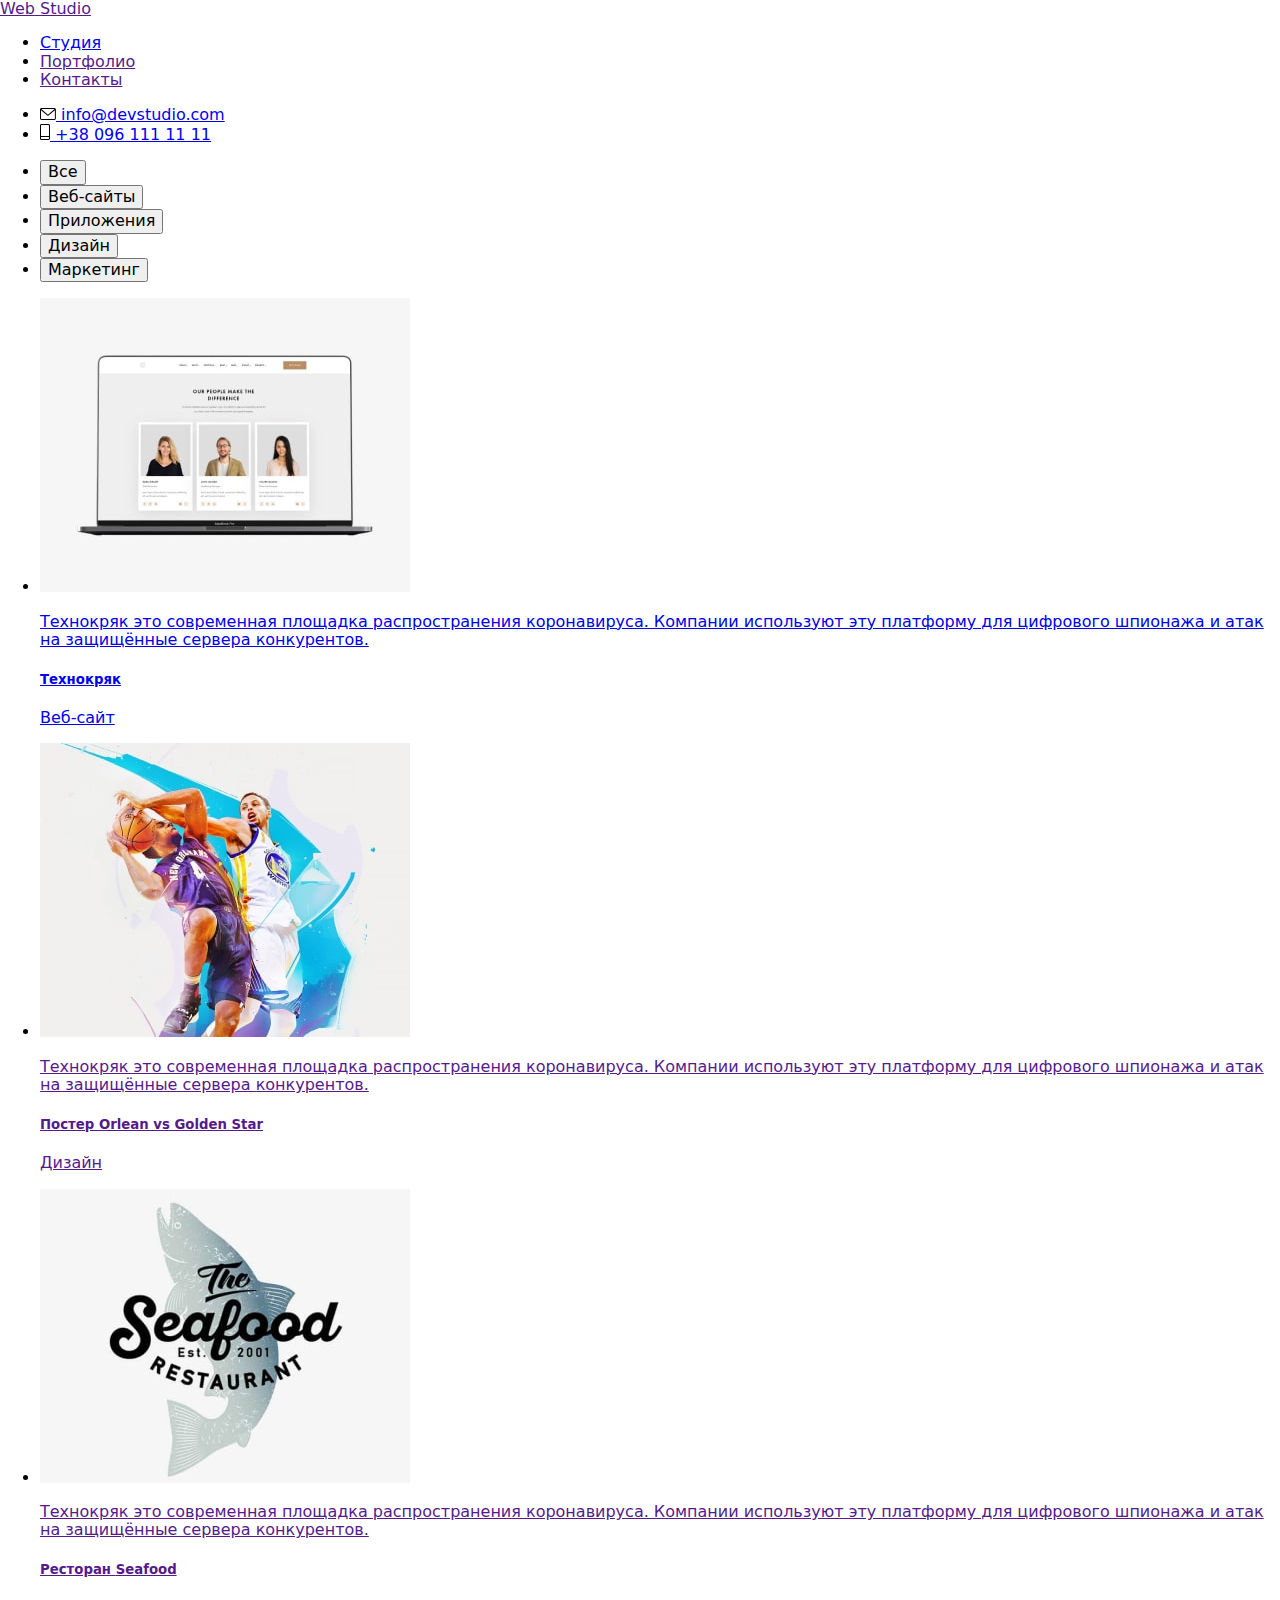
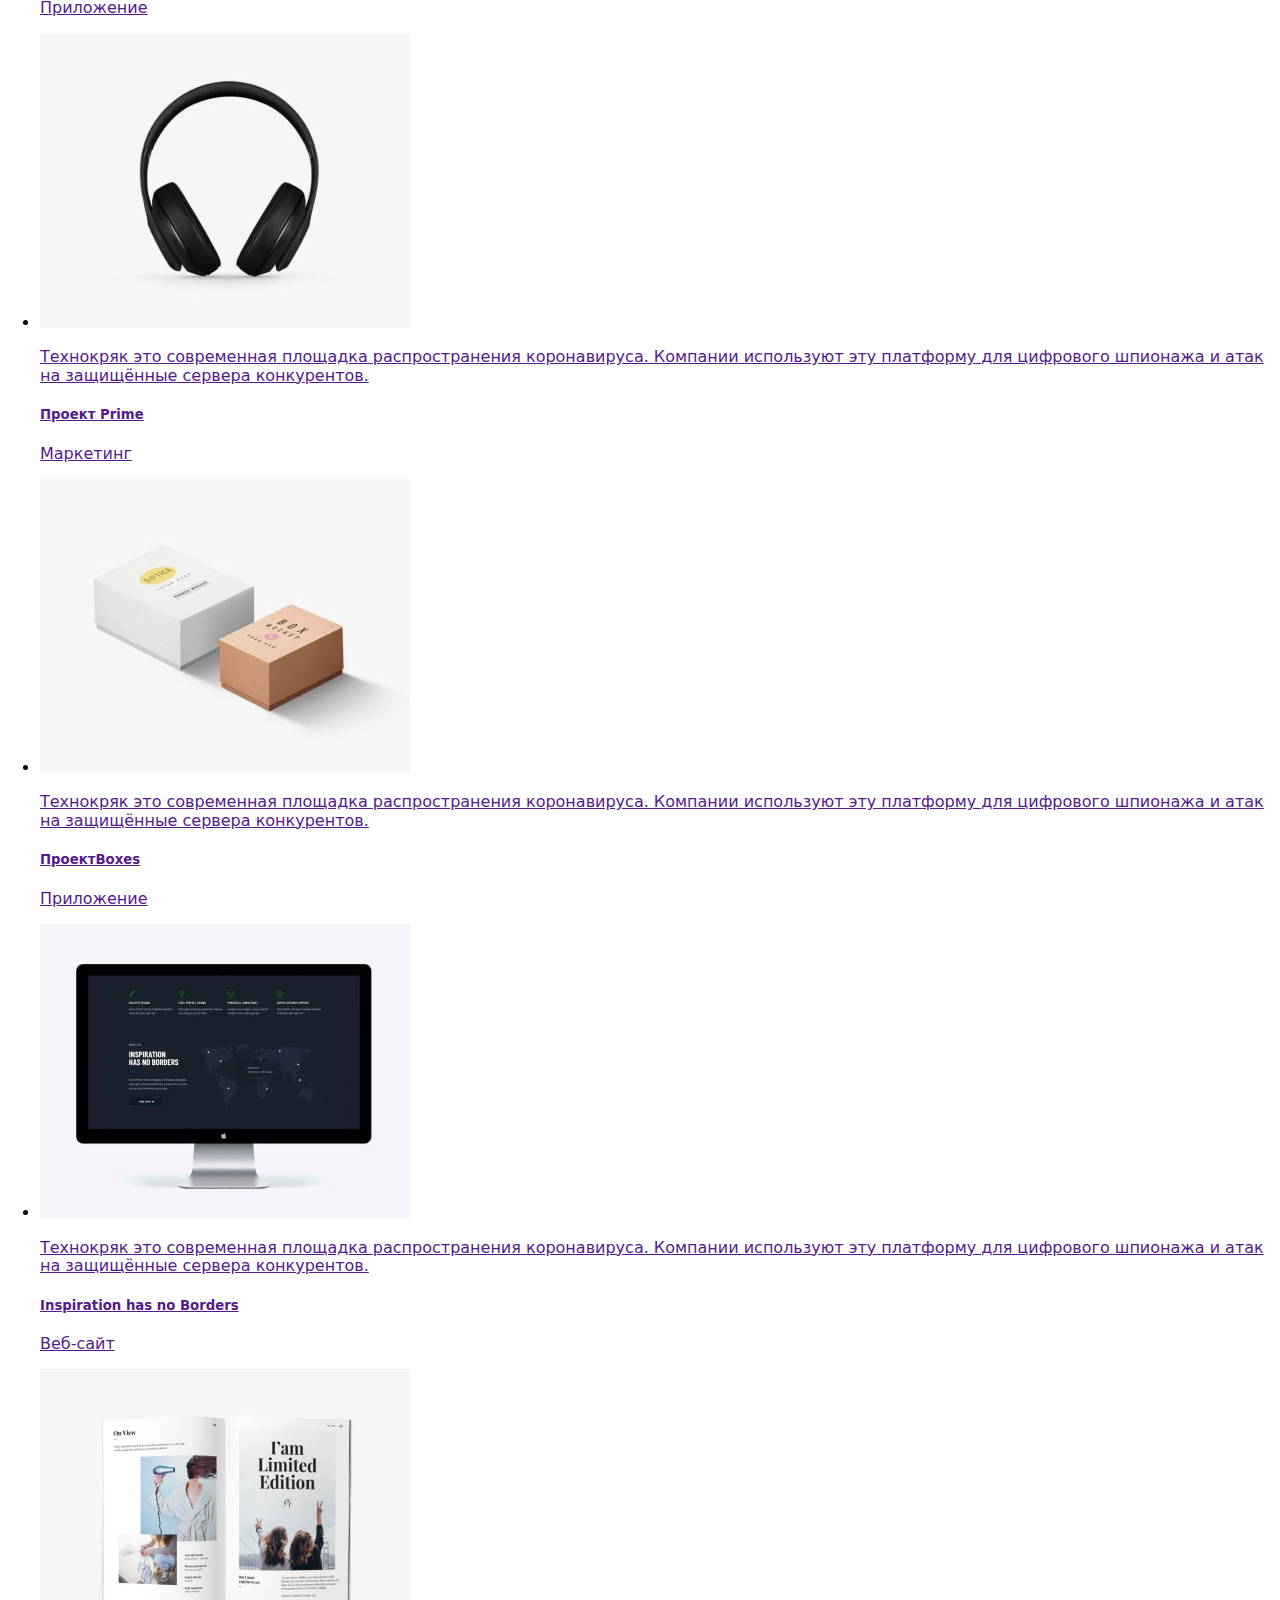
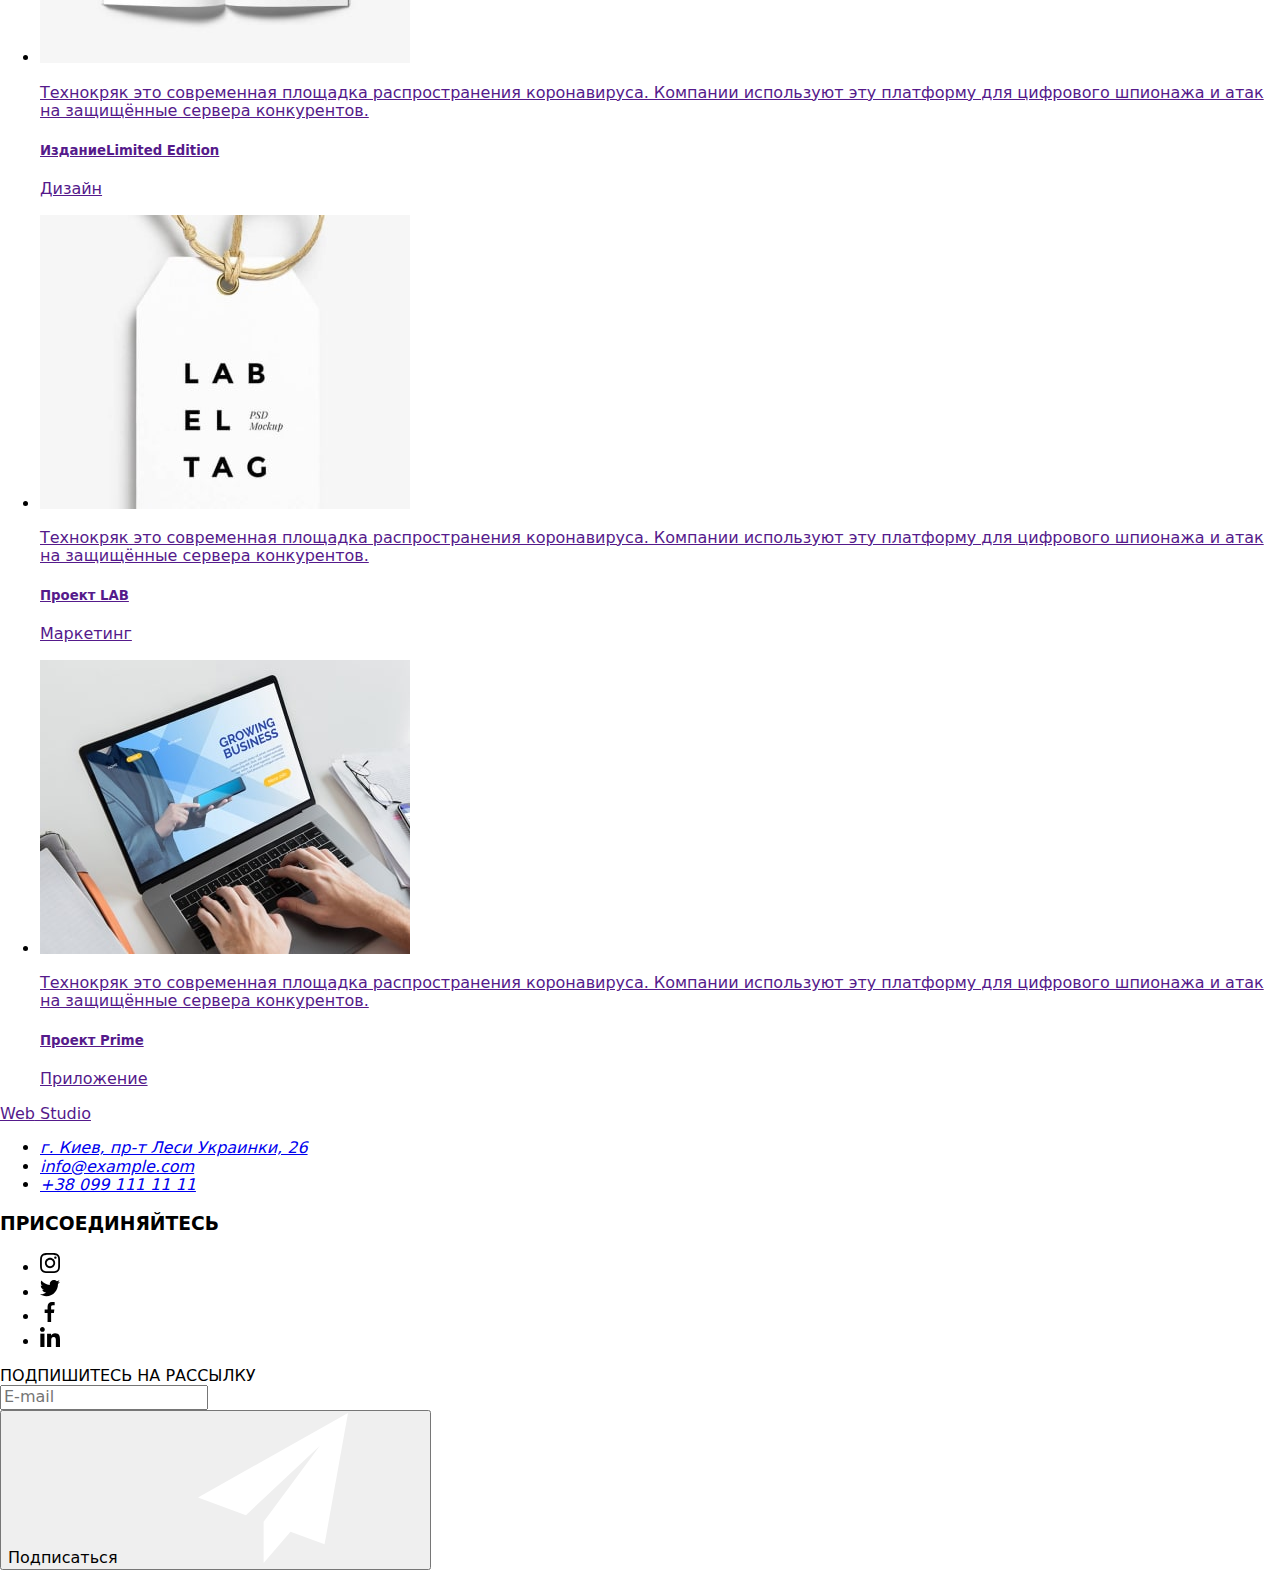
==== portfolio.html @ a16fc3e8 "Divides_into_scss_files" ====
<!DOCTYPE html>
<html lang="ru">
  <head>
    <meta charset="UTF-8" />
    <meta http-equiv="X-UA-Compatible" content="IE=edge" />
    <meta name="viewport" content="width=device-width, initial-scale=1.0" />
    <title>"Портфолио"</title>
    <link
      rel="stylesheet"
      href="https://cdnjs.cloudflare.com/ajax/libs/modern-normalize/1.1.0/modern-normalize.css"
    />
    <link rel="preconnect" href="https://fonts.googleapis.com" />
    <link rel="preconnect" href="https://fonts.gstatic.com" crossorigin />
    <link
      href="https://fonts.googleapis.com/css2?family=Raleway:wght@700&family=Roboto:wght@400;500;700;900&display=swap"
      rel="stylesheet"
    />

    <link rel="stylesheet" href="./CSS/main.min.css" />
  </head>

  <body class="body">
    <header class="header">
      <div class="container header-container">
        <div class="header__first-part">
          <a href="" class="header__logo">
            <span class="header__web-first-part">Web</span>
            <span class="header__web-second-part">Studio</span>
          </a>
          <nav class="header-navigation">
            <ul class="site-nav header-list">
              <li class="site-nav-item-list">
                <a class="site-nav-item" href="./index.html">Студия</a>
              </li>
              <li class="site-nav-item-list">
                <a class="site-nav-item current" href="">Портфолио</a>
              </li>
              <li class="site-nav-item-list">
                <a class="site-nav-item" href="">Контакты</a>
              </li>
            </ul>
          </nav>
        </div>
        <div class="header-contacts">
          <ul class="contacts">
            <li class="item">
              <a href="mailto:info@devstudio.com" class="contact_link">
                <svg class="item_picture" width="16" height="12">
                  <use
                    href="./images/icons.svg#icon-envelope"
                    width="16"
                    height="12"
                  ></use>
                </svg>
                info@devstudio.com</a
              >
            </li>
            <li class="item">
              <a href="tel:+380961111111" class="contact_link">
                <svg class="item_picture" width="10" height="16">
                  <use href="./images/icons.svg#icon-smartphone"></use>
                </svg>
                +38 096 111 11 11
              </a>
            </li>
          </ul>
        </div>
      </div>
    </header>

    <main>
      <section class="main-section section">
        <div class="main-section-container container">
          <div class="portfolio_filter_part">
            <h1 hidden>Фильтр</h1>
            <ul class="portfolio-filter">
              <li class="portfolio-buttons">
                <button type="button" class="portfolio-filter-button">
                  Все
                </button>
              </li>
              <li class="portfolio-buttons">
                <button type="button" class="portfolio-filter-button">
                  Веб-сайты
                </button>
              </li>
              <li class="portfolio-buttons">
                <button type="button" class="portfolio-filter-button">
                  Приложения
                </button>
              </li>
              <li class="portfolio-buttons">
                <button type="button" class="portfolio-filter-button">
                  Дизайн
                </button>
              </li>
              <li class="portfolio-buttons">
                <button type="button" class="portfolio-filter-button">
                  Маркетинг
                </button>
              </li>
            </ul>
          </div>

          <div class="work-examples-part">
            <ul class="work-examples-list">
              <li class="work-examples">
                <a
                  class="work-examples-button"
                  href="./second.html"
                  target="_blank"
                  rel="noofener noreferer"
                >
                  <div class="work_examples_main_overlay">
                    <img
                      src="./images/woman_and_man.jpg"
                      width="370"
                      height="294"
                      alt="женщины_и_мужчина"
                    />
                    <p class="work_examples_overlay">
                      Технокряк это современная площадка распространения
                      коронавируса. Компании используют эту платформу для
                      цифрового шпионажа и атак на защищённые сервера
                      конкурентов.
                    </p>
                  </div>
                  <div class="work-example-description">
                    <h5 class="work-example-name">Технокряк</h5>
                    <p class="work-example-type">Веб-сайт</p>
                  </div>
                </a>
              </li>

              <li class="work-examples">
                <a
                  class="work-examples-button"
                  href=""
                  target="_blank"
                  rel="noofener noreferer"
                >
                  <div class="work_examples_main_overlay">
                    <img
                      src="./images/basketball.jpg"
                      width="370"
                      height="294"
                      alt="баскетбол"
                    />
                    <p class="work_examples_overlay">
                      Технокряк это современная площадка распространения
                      коронавируса. Компании используют эту платформу для
                      цифрового шпионажа и атак на защищённые сервера
                      конкурентов.
                    </p>
                  </div>
                  <div class="work-example-description">
                    <h5 class="work-example-name">
                      Постер <span lang="en">Orlean vs Golden Star</span>
                    </h5>
                    <p class="work-example-type">Дизайн</p>
                  </div>
                </a>
              </li>

              <li class="work-examples">
                <a
                  class="work-examples-button"
                  href=""
                  target="_blank"
                  rel="noofener noreferer"
                >
                  <div class="work_examples_main_overlay">
                    <img
                      src="./images/seafood.jpg"
                      width="370"
                      height="294"
                      alt="ресторан"
                    />
                    <p class="work_examples_overlay">
                      Технокряк это современная площадка распространения
                      коронавируса. Компании используют эту платформу для
                      цифрового шпионажа и атак на защищённые сервера
                      конкурентов.
                    </p>
                  </div>

                  <div class="work-example-description">
                    <h5 class="work-example-name">
                      Ресторан <span lang="en">Seafood</span>
                    </h5>
                    <p class="work-example-type">Приложение</p>
                  </div>
                </a>
              </li>

              <li class="work-examples">
                <a
                  class="work-examples-button"
                  href=""
                  target="_blank"
                  rel="noofener noreferer"
                >
                  <div class="work_examples_main_overlay">
                    <img
                      src="./images/headphones.jpg"
                      width="370"
                      height="294"
                      alt="наушники"
                    />
                    <p class="work_examples_overlay">
                      Технокряк это современная площадка распространения
                      коронавируса. Компании используют эту платформу для
                      цифрового шпионажа и атак на защищённые сервера
                      конкурентов.
                    </p>
                  </div>
                  <div class="work-example-description">
                    <h5 class="work-example-name">
                      Проект <span lang="en">Prime</span>
                    </h5>
                    <p class="work-example-type">Маркетинг</p>
                  </div>
                </a>
              </li>

              <li class="work-examples">
                <a
                  class="work-examples-button"
                  href=""
                  target="_blank"
                  rel="noofener noreferer"
                >
                  <div class="work_examples_main_overlay">
                    <img
                      src="./images/two_boxes.jpg"
                      width="370"
                      height="294"
                      alt="коробочки"
                    />
                    <p class="work_examples_overlay">
                      Технокряк это современная площадка распространения
                      коронавируса. Компании используют эту платформу для
                      цифрового шпионажа и атак на защищённые сервера
                      конкурентов.
                    </p>
                  </div>
                  <div class="work-example-description">
                    <h5 class="work-example-name">
                      Проект<span lang="en">Boxes</span>
                    </h5>
                    <p class="work-example-type">Приложение</p>
                  </div>
                </a>
              </li>

              <li class="work-examples">
                <a
                  class="work-examples-button"
                  href=""
                  target="_blank"
                  rel="noofener noreferer"
                >
                  <div class="work_examples_main_overlay">
                    <img
                      src="./images/monitor.jpg"
                      width="370"
                      height="294"
                      alt="монитор"
                    />
                    <p class="work_examples_overlay">
                      Технокряк это современная площадка распространения
                      коронавируса. Компании используют эту платформу для
                      цифрового шпионажа и атак на защищённые сервера
                      конкурентов.
                    </p>
                  </div>
                  <div class="work-example-description">
                    <h5 class="work-example-name">
                      <span lang="en">Inspiration has no Borders</span>
                    </h5>
                    <p class="work-example-type">Веб-сайт</p>
                  </div>
                </a>
              </li>

              <li class="work-examples">
                <a
                  class="work-examples-button"
                  href=""
                  target="_blank"
                  rel="noofener noreferer"
                >
                  <div class="work_examples_main_overlay">
                    <img
                      src="./images/open_book.jpg"
                      width="370"
                      height="294"
                      alt="книга"
                    />
                    <p class="work_examples_overlay">
                      Технокряк это современная площадка распространения
                      коронавируса. Компании используют эту платформу для
                      цифрового шпионажа и атак на защищённые сервера
                      конкурентов.
                    </p>
                  </div>
                  <div class="work-example-description">
                    <h5 class="work-example-name">
                      Издание<span lang="en">Limited Edition</span>
                    </h5>
                    <p class="work-example-type">Дизайн</p>
                  </div>
                </a>
              </li>

              <li class="work-examples">
                <a
                  class="work-examples-button"
                  href=""
                  target="_blank"
                  rel="noofener noreferer"
                >
                  <div class="work_examples_main_overlay">
                    <img
                      src="./images/label.jpg"
                      width="370"
                      height="294"
                      alt="лейбл"
                    />
                    <p class="work_examples_overlay">
                      Технокряк это современная площадка распространения
                      коронавируса. Компании используют эту платформу для
                      цифрового шпионажа и атак на защищённые сервера
                      конкурентов.
                    </p>
                  </div>
                  <div class="work-example-description">
                    <h5 class="work-example-name">
                      Проект <span lang="en">LAB</span>
                    </h5>
                    <p class="work-example-type">Маркетинг</p>
                  </div>
                </a>
              </li>
              <li class="work-examples">
                <a
                  class="work-examples-button"
                  href=""
                  target="_blank"
                  rel="noofener noreferer"
                >
                  <div class="work_examples_main_overlay">
                    <img
                      src="./images/laptop_portfolio.jpg"
                      width="370"
                      height="294"
                      alt="ноутбук"
                    />
                    <p class="work_examples_overlay">
                      Технокряк это современная площадка распространения
                      коронавируса. Компании используют эту платформу для
                      цифрового шпионажа и атак на защищённые сервера
                      конкурентов.
                    </p>
                  </div>
                  <div class="work-example-description">
                    <h5 class="work-example-name">
                      Проект <span lang="en">Prime</span>
                    </h5>
                    <p class="work-example-type">Приложение</p>
                  </div>
                </a>
              </li>
            </ul>
          </div>
        </div>
      </section>
    </main>
    <footer class="footer_section section">
      <div class="footer_section_parts container">
        <div class="footer_address_part">
          <a class="footer_logo" href="">
            <span class="logo_first_part">Web</span>
            <span class="logo_second_part">Studio</span>
          </a>
          <address class="address">
            <ul class="address_items">
              <li class="address_points">
                <a class="map" href="https://goo.gl/maps/ECSLyDQCpFmgrmf19"
                  >г. Киев, пр-т Леси Украинки, 26</a
                >
              </li>
              <li class="address_points">
                <a class="mail_address" href="mailto:info@example.com"
                  >info@example.com</a
                >
              </li>
              <li class="address_points">
                <a class="tel_number" href="tel:+380991111111"
                  >+38 099 111 11 11</a
                >
              </li>
            </ul>
          </address>
        </div>
        <div class="join_part">
          <h3 class="join_title">ПРИСОЕДИНЯЙТЕСЬ</h3>
          <ul class="footer_social_items_list">
            <li class="footer_social_list_item">
              <a
                class="footer_social_link_type"
                href="https://www.instagram.com"
                ><svg class="footer_social_link link" width="20" height="20">
                  <use href="./images/icons.svg#icon-instagram"></use>
                </svg>
              </a>
            </li>
            <li class="footer_social_list_item">
              <a
                class="footer_social_link_type"
                href="https://www.instagram.com"
                ><svg class="footer_social_link link" width="20" height="20">
                  <use href="./images/icons.svg#icon-twitter"></use>
                </svg>
              </a>
            </li>
            <li class="footer_social_list_item">
              <a
                class="footer_social_link_type"
                href="https://www.instagram.com"
                ><svg class="footer_social_link link" width="20" height="20">
                  <use href="./images/icons.svg#icon-facebook"></use>
                </svg>
              </a>
            </li>
            <li class="footer_social_list_item">
              <a
                class="footer_social_link_type"
                href="https://www.instagram.com"
                ><svg class="footer_social_link link" width="20" height="20">
                  <use href="./images/icons.svg#icon-linkedin"></use>
                </svg>
              </a>
            </li>
          </ul>
        </div>

        <div class="subscribe_part">
          <div class="subscribe_title_part">
            <label for="email" class="subscribe_title"
              >ПОДПИШИТЕСЬ НА РАССЫЛКУ</label
            >
          </div>
          <div class="subscribe_input_and_button">
            <div class="input_part">
              <input
                class="subscribe_input"
                type="email"
                name="email"
                placeholder="E-mail"
              />
            </div>
            <div class="subscribe_button_part">
              <button class="subscribe_button" type="submit">
                Подписаться
                <svg class="subscribe_item">
                  <use href="./images/icons.svg#icon_send"></use>
                </svg>
              </button>
            </div>
          </div>
        </div>
      </div>
    </footer>
  </body>
</html>
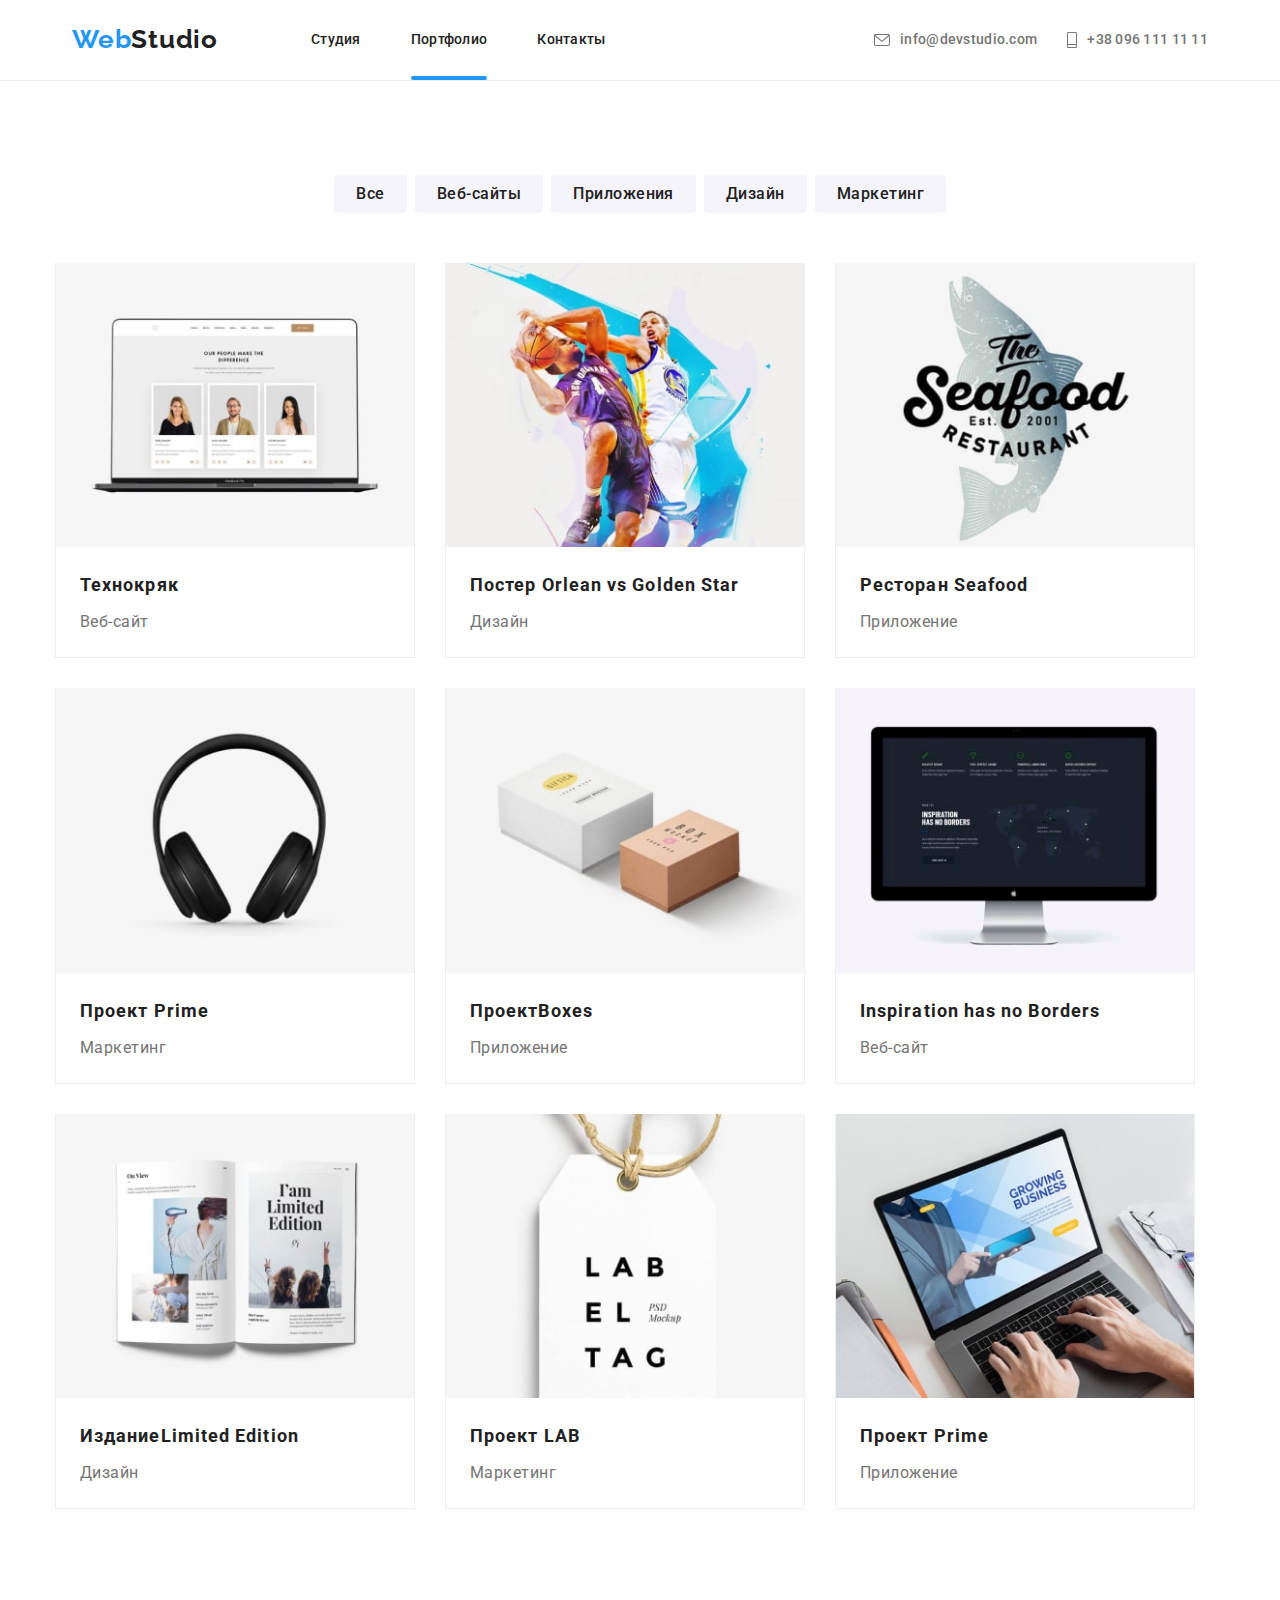
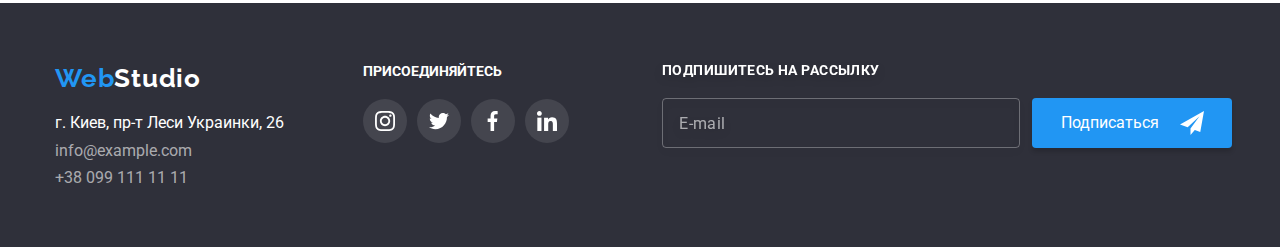
==== commit bb9ad0b2: "corrects_css_way" ====
--- a/portfolio.html
+++ b/portfolio.html
@@ -16,36 +16,38 @@
       rel="stylesheet"
     />
 
-    <link rel="stylesheet" href="./CSS/main.min.css" />
+    <link rel="stylesheet" href="./css/main.min.css" />
   </head>
 
   <body class="body">
     <header class="header">
       <div class="container header-container">
         <div class="header__first-part">
-          <a href="" class="header__logo">
-            <span class="header__web-first-part">Web</span>
-            <span class="header__web-second-part">Studio</span>
+          <a href="" class="logo">
+            <span class="logo__first-part">Web</span>
+            <span class="logo__second-part--dark">Studio</span>
           </a>
-          <nav class="header-navigation">
-            <ul class="site-nav header-list">
-              <li class="site-nav-item-list">
-                <a class="site-nav-item" href="./index.html">Студия</a>
-              </li>
-              <li class="site-nav-item-list">
-                <a class="site-nav-item current" href="">Портфолио</a>
-              </li>
-              <li class="site-nav-item-list">
-                <a class="site-nav-item" href="">Контакты</a>
+          <nav class="navigation">
+            <ul class="navigation__list">
+              <li class="navigation__item">
+                <a class="navigation__link" href="./index.html">Студия</a>
+              </li>
+              <li class="navigation__item">
+                <a class="navigation__link navigation--current" href=""
+                  >Портфолио</a
+                >
+              </li>
+              <li class="navigation__item">
+                <a class="navigation__link" href="">Контакты</a>
               </li>
             </ul>
           </nav>
         </div>
-        <div class="header-contacts">
-          <ul class="contacts">
-            <li class="item">
-              <a href="mailto:info@devstudio.com" class="contact_link">
-                <svg class="item_picture" width="16" height="12">
+        <div class="header__second-part">
+          <ul class="header__contacts contacts">
+            <li class="contacts__item">
+              <a href="mailto:info@devstudio.com" class="contact__link">
+                <svg class="contacts__item-picture" width="16" height="12">
                   <use
                     href="./images/icons.svg#icon-envelope"
                     width="16"
@@ -55,9 +57,9 @@
                 info@devstudio.com</a
               >
             </li>
-            <li class="item">
-              <a href="tel:+380961111111" class="contact_link">
-                <svg class="item_picture" width="10" height="16">
+            <li class="contacts__item">
+              <a href="tel:+380961111111" class="contact__link">
+                <svg class="contacts__item-picture" width="10" height="16">
                   <use href="./images/icons.svg#icon-smartphone"></use>
                 </svg>
                 +38 096 111 11 11
@@ -70,32 +72,32 @@
 
     <main>
       <section class="main-section section">
-        <div class="main-section-container container">
-          <div class="portfolio_filter_part">
+        <div class="main-section__container container">
+          <div class="portfolio-filter-part">
             <h1 hidden>Фильтр</h1>
             <ul class="portfolio-filter">
-              <li class="portfolio-buttons">
-                <button type="button" class="portfolio-filter-button">
+              <li class="portfolio-filter__list">
+                <button type="button" class="portfolio-filter__button">
                   Все
                 </button>
               </li>
-              <li class="portfolio-buttons">
-                <button type="button" class="portfolio-filter-button">
+              <li class="portfolio-filter__list">
+                <button type="button" class="portfolio-filter__button">
                   Веб-сайты
                 </button>
               </li>
-              <li class="portfolio-buttons">
-                <button type="button" class="portfolio-filter-button">
+              <li class="portfolio-filter__list">
+                <button type="button" class="portfolio-filter__button">
                   Приложения
                 </button>
               </li>
-              <li class="portfolio-buttons">
-                <button type="button" class="portfolio-filter-button">
+              <li class="portfolio-filter__list">
+                <button type="button" class="portfolio-filter__button">
                   Дизайн
                 </button>
               </li>
-              <li class="portfolio-buttons">
-                <button type="button" class="portfolio-filter-button">
+              <li class="portfolio-filter__list">
+                <button type="button" class="portfolio-filter__button">
                   Маркетинг
                 </button>
               </li>
@@ -103,271 +105,272 @@
           </div>
 
           <div class="work-examples-part">
-            <ul class="work-examples-list">
-              <li class="work-examples">
-                <a
-                  class="work-examples-button"
+            <ul class="work-examples">
+              <li class="work-examples__item">
+                <a
+                  class="work-examples__button"
                   href="./second.html"
                   target="_blank"
                   rel="noofener noreferer"
                 >
-                  <div class="work_examples_main_overlay">
+                  <div class="work-examples__overlay">
                     <img
                       src="./images/woman_and_man.jpg"
                       width="370"
                       height="294"
                       alt="женщины_и_мужчина"
                     />
-                    <p class="work_examples_overlay">
-                      Технокряк это современная площадка распространения
-                      коронавируса. Компании используют эту платформу для
-                      цифрового шпионажа и атак на защищённые сервера
-                      конкурентов.
-                    </p>
-                  </div>
-                  <div class="work-example-description">
-                    <h5 class="work-example-name">Технокряк</h5>
-                    <p class="work-example-type">Веб-сайт</p>
-                  </div>
-                </a>
-              </li>
-
-              <li class="work-examples">
-                <a
-                  class="work-examples-button"
-                  href=""
-                  target="_blank"
-                  rel="noofener noreferer"
-                >
-                  <div class="work_examples_main_overlay">
+                    <p class="work-examples__text-overlay">
+                      Технокряк это современная площадка распространения
+                      коронавируса. Компании используют эту платформу для
+                      цифрового шпионажа и атак на защищённые сервера
+                      конкурентов.
+                    </p>
+                  </div>
+                  <div class="work-example__description">
+                    <h5 class="work-example__name">Технокряк</h5>
+                    <p class="work-example__type">Веб-сайт</p>
+                  </div>
+                </a>
+              </li>
+
+              <li class="work-examples__item">
+                <a
+                  class="work-examples__button"
+                  href=""
+                  target="_blank"
+                  rel="noofener noreferer"
+                >
+                  <div class="work-examples__overlay">
                     <img
                       src="./images/basketball.jpg"
                       width="370"
                       height="294"
                       alt="баскетбол"
                     />
-                    <p class="work_examples_overlay">
-                      Технокряк это современная площадка распространения
-                      коронавируса. Компании используют эту платформу для
-                      цифрового шпионажа и атак на защищённые сервера
-                      конкурентов.
-                    </p>
-                  </div>
-                  <div class="work-example-description">
-                    <h5 class="work-example-name">
+                    <p class="work-examples__text-overlay">
+                      Технокряк это современная площадка распространения
+                      коронавируса. Компании используют эту платформу для
+                      цифрового шпионажа и атак на защищённые сервера
+                      конкурентов.
+                    </p>
+                  </div>
+                  <div class="work-example__description">
+                    <h5 class="work-example__name">
                       Постер <span lang="en">Orlean vs Golden Star</span>
                     </h5>
-                    <p class="work-example-type">Дизайн</p>
-                  </div>
-                </a>
-              </li>
-
-              <li class="work-examples">
-                <a
-                  class="work-examples-button"
-                  href=""
-                  target="_blank"
-                  rel="noofener noreferer"
-                >
-                  <div class="work_examples_main_overlay">
+                    <p class="work-example__type">Дизайн</p>
+                  </div>
+                </a>
+              </li>
+
+              <li class="work-examples__item">
+                <a
+                  class="work-examples__button"
+                  href=""
+                  target="_blank"
+                  rel="noofener noreferer"
+                >
+                  <div class="work-examples__overlay">
                     <img
                       src="./images/seafood.jpg"
                       width="370"
                       height="294"
                       alt="ресторан"
                     />
-                    <p class="work_examples_overlay">
-                      Технокряк это современная площадка распространения
-                      коронавируса. Компании используют эту платформу для
-                      цифрового шпионажа и атак на защищённые сервера
-                      конкурентов.
-                    </p>
-                  </div>
-
-                  <div class="work-example-description">
-                    <h5 class="work-example-name">
+                    <p class="work-examples__text-overlay">
+                      Технокряк это современная площадка распространения
+                      коронавируса. Компании используют эту платформу для
+                      цифрового шпионажа и атак на защищённые сервера
+                      конкурентов.
+                    </p>
+                  </div>
+
+                  <div class="work-example__description">
+                    <h5 class="work-example__name">
                       Ресторан <span lang="en">Seafood</span>
                     </h5>
-                    <p class="work-example-type">Приложение</p>
-                  </div>
-                </a>
-              </li>
-
-              <li class="work-examples">
-                <a
-                  class="work-examples-button"
-                  href=""
-                  target="_blank"
-                  rel="noofener noreferer"
-                >
-                  <div class="work_examples_main_overlay">
+                    <p class="work-example__type">Приложение</p>
+                  </div>
+                </a>
+              </li>
+
+              <li class="work-examples__item">
+                <a
+                  class="work-examples__button"
+                  href=""
+                  target="_blank"
+                  rel="noofener noreferer"
+                >
+                  <div class="work-examples__overlay">
                     <img
                       src="./images/headphones.jpg"
                       width="370"
                       height="294"
                       alt="наушники"
                     />
-                    <p class="work_examples_overlay">
-                      Технокряк это современная площадка распространения
-                      коронавируса. Компании используют эту платформу для
-                      цифрового шпионажа и атак на защищённые сервера
-                      конкурентов.
-                    </p>
-                  </div>
-                  <div class="work-example-description">
-                    <h5 class="work-example-name">
+                    <p class="work-examples__text-overlay">
+                      Технокряк это современная площадка распространения
+                      коронавируса. Компании используют эту платформу для
+                      цифрового шпионажа и атак на защищённые сервера
+                      конкурентов.
+                    </p>
+                  </div>
+                  <div class="work-example__description">
+                    <h5 class="work-example__name">
                       Проект <span lang="en">Prime</span>
                     </h5>
-                    <p class="work-example-type">Маркетинг</p>
-                  </div>
-                </a>
-              </li>
-
-              <li class="work-examples">
-                <a
-                  class="work-examples-button"
-                  href=""
-                  target="_blank"
-                  rel="noofener noreferer"
-                >
-                  <div class="work_examples_main_overlay">
+                    <p class="work-example__type">Маркетинг</p>
+                  </div>
+                </a>
+              </li>
+
+              <li class="work-examples__item">
+                <a
+                  class="work-examples__button"
+                  href=""
+                  target="_blank"
+                  rel="noofener noreferer"
+                >
+                  <div class="work-examples__overlay">
                     <img
                       src="./images/two_boxes.jpg"
                       width="370"
                       height="294"
                       alt="коробочки"
                     />
-                    <p class="work_examples_overlay">
-                      Технокряк это современная площадка распространения
-                      коронавируса. Компании используют эту платформу для
-                      цифрового шпионажа и атак на защищённые сервера
-                      конкурентов.
-                    </p>
-                  </div>
-                  <div class="work-example-description">
-                    <h5 class="work-example-name">
+                    <p class="work-examples__text-overlay">
+                      Технокряк это современная площадка распространения
+                      коронавируса. Компании используют эту платформу для
+                      цифрового шпионажа и атак на защищённые сервера
+                      конкурентов.
+                    </p>
+                  </div>
+                  <div class="work-example__description">
+                    <h5 class="work-example__name">
                       Проект<span lang="en">Boxes</span>
                     </h5>
-                    <p class="work-example-type">Приложение</p>
-                  </div>
-                </a>
-              </li>
-
-              <li class="work-examples">
-                <a
-                  class="work-examples-button"
-                  href=""
-                  target="_blank"
-                  rel="noofener noreferer"
-                >
-                  <div class="work_examples_main_overlay">
+                    <p class="work-example__type">Приложение</p>
+                  </div>
+                </a>
+              </li>
+
+              <li class="work-examples__item">
+                <a
+                  class="work-examples__button"
+                  href=""
+                  target="_blank"
+                  rel="noofener noreferer"
+                >
+                  <div class="work-examples__overlay">
                     <img
                       src="./images/monitor.jpg"
                       width="370"
                       height="294"
                       alt="монитор"
                     />
-                    <p class="work_examples_overlay">
-                      Технокряк это современная площадка распространения
-                      коронавируса. Компании используют эту платформу для
-                      цифрового шпионажа и атак на защищённые сервера
-                      конкурентов.
-                    </p>
-                  </div>
-                  <div class="work-example-description">
-                    <h5 class="work-example-name">
+                    <p class="work-examples__text-overlay">
+                      Технокряк это современная площадка распространения
+                      коронавируса. Компании используют эту платформу для
+                      цифрового шпионажа и атак на защищённые сервера
+                      конкурентов.
+                    </p>
+                  </div>
+                  <div class="work-example__description">
+                    <h5 class="work-example__name">
                       <span lang="en">Inspiration has no Borders</span>
                     </h5>
-                    <p class="work-example-type">Веб-сайт</p>
-                  </div>
-                </a>
-              </li>
-
-              <li class="work-examples">
-                <a
-                  class="work-examples-button"
-                  href=""
-                  target="_blank"
-                  rel="noofener noreferer"
-                >
-                  <div class="work_examples_main_overlay">
+                    <p class="work-example__type">Веб-сайт</p>
+                  </div>
+                </a>
+              </li>
+
+              <li class="work-examples__item">
+                <a
+                  class="work-examples__button"
+                  href=""
+                  target="_blank"
+                  rel="noofener noreferer"
+                >
+                  <div class="work-examples__overlay">
                     <img
                       src="./images/open_book.jpg"
                       width="370"
                       height="294"
                       alt="книга"
                     />
-                    <p class="work_examples_overlay">
-                      Технокряк это современная площадка распространения
-                      коронавируса. Компании используют эту платформу для
-                      цифрового шпионажа и атак на защищённые сервера
-                      конкурентов.
-                    </p>
-                  </div>
-                  <div class="work-example-description">
-                    <h5 class="work-example-name">
+                    <p class="work-examples__text-overlay">
+                      Технокряк это современная площадка распространения
+                      коронавируса. Компании используют эту платформу для
+                      цифрового шпионажа и атак на защищённые сервера
+                      конкурентов.
+                    </p>
+                  </div>
+                  <div class="work-example__description">
+                    <h5 class="work-example__name">
                       Издание<span lang="en">Limited Edition</span>
                     </h5>
-                    <p class="work-example-type">Дизайн</p>
-                  </div>
-                </a>
-              </li>
-
-              <li class="work-examples">
-                <a
-                  class="work-examples-button"
-                  href=""
-                  target="_blank"
-                  rel="noofener noreferer"
-                >
-                  <div class="work_examples_main_overlay">
+                    <p class="work-example__type">Дизайн</p>
+                  </div>
+                </a>
+              </li>
+
+              <li class="work-examples__item">
+                <a
+                  class="work-examples__button"
+                  href=""
+                  target="_blank"
+                  rel="noofener noreferer"
+                >
+                  <div class="work-examples__overlay">
                     <img
                       src="./images/label.jpg"
                       width="370"
                       height="294"
                       alt="лейбл"
                     />
-                    <p class="work_examples_overlay">
-                      Технокряк это современная площадка распространения
-                      коронавируса. Компании используют эту платформу для
-                      цифрового шпионажа и атак на защищённые сервера
-                      конкурентов.
-                    </p>
-                  </div>
-                  <div class="work-example-description">
-                    <h5 class="work-example-name">
+                    <p class="work-examples__text-overlay">
+                      Технокряк это современная площадка распространения
+                      коронавируса. Компании используют эту платформу для
+                      цифрового шпионажа и атак на защищённые сервера
+                      конкурентов.
+                    </p>
+                  </div>
+                  <div class="work-example__description">
+                    <h5 class="work-example__name">
                       Проект <span lang="en">LAB</span>
                     </h5>
-                    <p class="work-example-type">Маркетинг</p>
-                  </div>
-                </a>
-              </li>
-              <li class="work-examples">
-                <a
-                  class="work-examples-button"
-                  href=""
-                  target="_blank"
-                  rel="noofener noreferer"
-                >
-                  <div class="work_examples_main_overlay">
+                    <p class="work-example__type">Маркетинг</p>
+                  </div>
+                </a>
+              </li>
+
+              <li class="work-examples__item">
+                <a
+                  class="work-examples__button"
+                  href=""
+                  target="_blank"
+                  rel="noofener noreferer"
+                >
+                  <div class="work-examples__overlay">
                     <img
                       src="./images/laptop_portfolio.jpg"
                       width="370"
                       height="294"
                       alt="ноутбук"
                     />
-                    <p class="work_examples_overlay">
-                      Технокряк это современная площадка распространения
-                      коронавируса. Компании используют эту платформу для
-                      цифрового шпионажа и атак на защищённые сервера
-                      конкурентов.
-                    </p>
-                  </div>
-                  <div class="work-example-description">
-                    <h5 class="work-example-name">
+                    <p class="work-examples__text-overlay">
+                      Технокряк это современная площадка распространения
+                      коронавируса. Компании используют эту платформу для
+                      цифрового шпионажа и атак на защищённые сервера
+                      конкурентов.
+                    </p>
+                  </div>
+                  <div class="work-example__description">
+                    <h5 class="work-example__name">
                       Проект <span lang="en">Prime</span>
                     </h5>
-                    <p class="work-example-type">Приложение</p>
+                    <p class="work-example__type">Приложение</p>
                   </div>
                 </a>
               </li>
@@ -376,68 +379,100 @@
         </div>
       </section>
     </main>
-    <footer class="footer_section section">
-      <div class="footer_section_parts container">
-        <div class="footer_address_part">
-          <a class="footer_logo" href="">
-            <span class="logo_first_part">Web</span>
-            <span class="logo_second_part">Studio</span>
+
+    <footer class="footer section">
+      <div class="footer-section-parts container">
+        <div class="footer-address-part">
+          <a href="" class="logo">
+            <span class="logo__first-part">Web</span>
+            <span class="logo__second-part--light">Studio</span>
           </a>
           <address class="address">
-            <ul class="address_items">
-              <li class="address_points">
-                <a class="map" href="https://goo.gl/maps/ECSLyDQCpFmgrmf19"
+            <ul class="address__list">
+              <li class="address__item">
+                <a
+                  class="address__map"
+                  href="https://goo.gl/maps/ECSLyDQCpFmgrmf19"
                   >г. Киев, пр-т Леси Украинки, 26</a
                 >
               </li>
-              <li class="address_points">
-                <a class="mail_address" href="mailto:info@example.com"
+              <li class="address__item">
+                <a class="address__mail" href="mailto:info@example.com"
                   >info@example.com</a
                 >
               </li>
-              <li class="address_points">
-                <a class="tel_number" href="tel:+380991111111"
+              <li class="address__item">
+                <a class="address__tel" href="tel:+380991111111"
                   >+38 099 111 11 11</a
                 >
               </li>
             </ul>
           </address>
         </div>
-        <div class="join_part">
-          <h3 class="join_title">ПРИСОЕДИНЯЙТЕСЬ</h3>
-          <ul class="footer_social_items_list">
-            <li class="footer_social_list_item">
+
+        <div class="join-part">
+          <h3 class="join-part__title">ПРИСОЕДИНЯЙТЕСЬ</h3>
+          <ul class="social-network-list footer-social-item">
+            <li class="social-network-list__item">
               <a
-                class="footer_social_link_type"
+                class="
+                  social-network-list__type
+                  footer-social-network-list__type
+                "
                 href="https://www.instagram.com"
-                ><svg class="footer_social_link link" width="20" height="20">
+                ><svg
+                  class="social-network-list__link link"
+                  width="20"
+                  height="20"
+                >
                   <use href="./images/icons.svg#icon-instagram"></use>
                 </svg>
               </a>
             </li>
-            <li class="footer_social_list_item">
+            <li class="social-network-list__item">
               <a
-                class="footer_social_link_type"
+                class="
+                  social-network-list__type
+                  footer-social-network-list__type
+                "
                 href="https://www.instagram.com"
-                ><svg class="footer_social_link link" width="20" height="20">
+                ><svg
+                  class="social-network-list__link link"
+                  width="20"
+                  height="20"
+                >
                   <use href="./images/icons.svg#icon-twitter"></use>
                 </svg>
               </a>
             </li>
-            <li class="footer_social_list_item">
+            <li class="social-network-list__item">
               <a
-                class="footer_social_link_type"
+                class="
+                  social-network-list__type
+                  footer-social-network-list__type
+                "
                 href="https://www.instagram.com"
-                ><svg class="footer_social_link link" width="20" height="20">
+                ><svg
+                  class="social-network-list__link link"
+                  width="20"
+                  height="20"
+                >
                   <use href="./images/icons.svg#icon-facebook"></use>
                 </svg>
               </a>
             </li>
-            <li class="footer_social_list_item">
+            <li class="social-network-list__item">
               <a
-                class="footer_social_link_type"
+                class="
+                  social-network-list__type
+                  footer-social-network-list__type
+                "
                 href="https://www.instagram.com"
-                ><svg class="footer_social_link link" width="20" height="20">
+                ><svg
+                  class="social-network-list__link link"
+                  width="20"
+                  height="20"
+                >
                   <use href="./images/icons.svg#icon-linkedin"></use>
                 </svg>
               </a>
@@ -445,25 +480,25 @@
           </ul>
         </div>
 
-        <div class="subscribe_part">
-          <div class="subscribe_title_part">
-            <label for="email" class="subscribe_title"
+        <div class="subscribe">
+          <div class="subscribe__title">
+            <label for="email" class="subscribe__title-text"
               >ПОДПИШИТЕСЬ НА РАССЫЛКУ</label
             >
           </div>
-          <div class="subscribe_input_and_button">
-            <div class="input_part">
+          <div class="subscribe__input-and-button">
+            <div class="input-part">
               <input
-                class="subscribe_input"
+                class="subscribe__input"
                 type="email"
                 name="email"
                 placeholder="E-mail"
               />
             </div>
-            <div class="subscribe_button_part">
-              <button class="subscribe_button" type="submit">
+            <div class="subscribe-button-part">
+              <button class="subscribe__button" type="submit">
                 Подписаться
-                <svg class="subscribe_item">
+                <svg class="subscribe__item">
                   <use href="./images/icons.svg#icon_send"></use>
                 </svg>
               </button>
--- a/css/main.min.css
+++ b/css/main.min.css
@@ -0,0 +1,7 @@
+:root{--general_text_color: #212121;--secondary_text_color: #757575;--links_and_buttons_color: #2196f3;--background_color: #2f303a;--white_color: #ffffff;--secondary_background_color: #f5f4fa;--thirdly_background_color: #e5e5e5;--borders_color: #afb1b8}h1,h2,h3,h4,h5,h6,p{margin:0}*,*::before,*::after{box-sizing:border-box}ul{padding:0;margin:0}img{display:block;max-width:100%;height:auto}button{cursor:pointer}a{text-decoration:none}*{list-style:none}.body{font-family:roboto, sans-serif;padding-left:0;background-color:var(--white_color)}.link{fill:var(--borders_color)}.is-hidden{visibility:hidden;opacity:0;pointer-events:none}.container{width:1200px;padding-left:15px;padding-right:15px;margin:0 auto}.section{padding-top:94px;padding-bottom:94px}.backdrop{position:fixed;top:0;left:0;width:100%;height:100%;background-color:rgba(0,0,0,0.2);transition:opacity 250ms, visibility 250ms}.backdrop.is-hidden .modal{transform:skew(40deg, 30deg);transition:transform 1000ms}.modal{position:absolute;top:50%;left:50%;transform:translate(-50%, -50%);transition:transform 1000ms;min-height:581px;width:528px;background-color:var(--white_color);border-radius:4px;padding:8px 8px;display:block;padding:40px 41px}.modal__title{font-family:-apple-system, BlinkMacSystemFont, "Segoe UI", Roboto, Oxygen,+ Ubuntu, Cantarell, "Open Sans", "Helvetica Neue", sans-serif;font-weight:bold;text-align:center;margin-bottom:12px}.modal__button--close{position:absolute;right:8px;top:8px;padding:0;width:30px;height:30px;background-color:transparent;border:1px solid var(--secondary_text_color);border-radius:50%}.modal__button--close:hover,.modal__button--close:focus{fill:var(--links_and_buttons_color)}.modal__button{width:11px;height:11px;justify-content:center;align-items:center;left:0;top:0}.input-form__title{display:block;color:var(--secondary_text_color);font-family:-apple-system, BlinkMacSystemFont, "Segoe UI", Roboto, Oxygen,+ Ubuntu, Cantarell, "Open Sans", "Helvetica Neue", sans-serif;font-weight:400;font-size:12px;line-height:100%;letter-spacing:1%;margin-bottom:4px}.input-form__input{width:100%;height:40px;border-radius:4px;border:solid 1px;border-color:rgba(33,33,33,0.2);outline:none;padding-left:42px;transition:border-color 250ms cubic-bezier(0.4, 0, 0.2, 1)}.input-form{position:relative}.input-form:not(:last-child){margin-bottom:10px}.input-form__icon{position:absolute;bottom:11px;left:13px;width:18px;height:18px;transition:fill 250ms cubic-bezier(0.4, 0, 0.2, 1)}.input-form:focus-within .input-form__input,.textarea-form:focus-within .textarea-form__input{border-color:var(--links_and_buttons_color)}.input-form:focus-within .input-form__icon{fill:var(--links_and_buttons_color)}.textarea-form__input{margin-top:50px;margin-bottom:20px;resize:none;width:100%;min-height:120px;border:solid 1px;border-color:rgba(33,33,33,0.2);border-radius:4px;padding:12px 16px;font-size:12px;outline:none}.modal-sending{display:flex;justify-content:center;margin-top:30px}.modal-sending__button{display:block;min-width:200px;min-height:50px;background-color:var(--links_and_buttons_color);font-size:16px;font-weight:700;line-height:1.87;letter-spacing:.03em;border:none;border-radius:4px;color:var(--white_color);font-family:-apple-system, BlinkMacSystemFont, "Segoe UI", Roboto, Oxygen,+ Ubuntu, Cantarell, "Open Sans", "Helvetica Neue", sans-serif;font-size:16px;line-height:1.87;filter:drop-shadow(0px 4px 4px rgba(0,0,0,0.15))}.checkbox{display:block;display:flex;justify-content:center;align-items:center;position:relative}.checkbox__point:checked{background-color:var(--links_and_buttons_color)}.checkbox__point:checked+.accept-conditions .accept-conditions__icon{background-color:var(--links_and_buttons_color);fill:#ffffff;border:none}.checkbox__point{appearance:none}.accept-conditions__icon{position:absolute;top:4px;left:12px;width:16px;height:15px;border:2px solid var(--general_text_color);border-radius:2px;display:flex;align-items:center;justify-content:center;margin-right:8.38px;transition:background-color 250ms cubic-bezier(0.4, 0, 0.2, 1)}.accept-conditions__icon .checkbox__point:hover .accept-conditions__icon{fill:var(--white_color)}.accept-conditions__item{fill:var(--white_color);display:flex}.accept-conditions{font-family:-apple-system, BlinkMacSystemFont, "Segoe UI", Roboto, Oxygen,+ Ubuntu, Cantarell, "Open Sans", "Helvetica Neue", sans-serif;font-weight:400;font-size:14px;line-height:1.7;letter-spacing:0.03;color:var(--secondary_text_color);display:flex;justify-content:center}.accept-conditions__link{color:var(--links_and_buttons_color);text-decoration:underline}.header-container{display:flex;margin:0 auto;padding-left:32px;padding-right:32px}.header{background-color:var(--white_color);text-align:center;border-bottom:1px solid #ececec;margin:0 auto}.navigation__list{display:block;display:flex}.logo{font-family:Raleway;font-size:26px;font-weight:700;line-height:1.2;letter-spacing:.03em;text-decoration:none;display:flex;align-items:center;justify-content:flex-start;margin-right:93px}.logo__first-part{color:var(--links_and_buttons_color)}.logo__second-part--dark{color:var(--general_text_color)}.logo__second-part--light{font-weight:700;color:var(--white_color);line-height:1, 15}.navigation{display:flex;align-items:center}.navigation__item{display:flex}.navigation__item:not(:last-child){margin-right:50px}.navigation__link{display:block;display:flex;justify-content:center;padding-top:32px;padding-bottom:32px;align-items:center;color:var(--general_text_color);font-size:14px;font-weight:500;line-height:1.14;letter-spacing:.02em;text-decoration:none;transition:color 250ms cubic-bezier(0.4, 0, 0.2, 1);position:relative}.navigation__link:not(:last-child){margin-right:50px}.navigation__link:hover,.navigation__link:focus{color:var(--links_and_buttons_color)}.navigation--current::after{content:"";width:100%;height:4px;background-color:var(--links_and_buttons_color);border-radius:2px;position:absolute;bottom:0;left:0}.header-container{display:flex;justify-content:space-between}.header__second-part{display:flex}.header__first-part{display:flex}.contacts{display:flex;justify-content:flex-end;align-items:center}.contacts__item:not(:last-child){margin-right:30px;display:flex;align-items:center;justify-content:center}.contacts__item-picture{fill:currentColor;margin-right:10px}.contact__link{display:flex;align-items:center;color:var(--secondary_text_color);font-size:14px;font-weight:500;line-height:1.14;letter-spacing:.02em;padding:32px 0;transition:color 250ms cubic-bezier(0.4, 0, 0.2, 1)}.contact__link:hover,.contact__link:focus{color:var(--links_and_buttons_color)}.hero{padding:94px 0 94px 0;background-image:linear-gradient(to right, rgba(47,48,58,0.4), rgba(47,48,58,0.4)),url(../images/header_image.jpg);background-size:cover;background-size:no-repeat;background-color:var(--background_color);text-align:center;max-width:1600px;margin:0 auto;padding-top:0;padding-bottom:210px;padding-top:200px}.hero__main{padding-left:15px;padding-right:15px;margin:0 auto}.hero__title{color:#ffffff;font-size:44px;font-weight:900;line-height:1.36;letter-spacing:.06em;text-align:center;vertical-align:top;max-width:700px;margin:0 auto 30px}.hero__button{background-color:var(--links_and_buttons_color);color:var(--white_color);font-family:roboto;font-size:16px;font-weight:700;line-height:1.9;letter-spacing:.06em;text-align:center;border-radius:4px;cursor:pointer;padding:10px 32px 10px 32px}.features{display:flex;text-align:center;justify-content:center}.features__list{display:flex;align-items:center}.features__item:not(:last-child){margin-right:30px}.features__title{color:var(--general_text_color);font-size:14px;font-weight:700;line-height:1.14;letter-spacing:.03em;align-items:left;margin-bottom:10px;text-align:left}.features__text{color:var(--secondary_text_color);font-size:14px;font-weight:400;line-height:1.7;letter-spacing:.03em;text-align:left;max-width:270px}.features__picture-container{display:flex;justify-content:center;align-items:center;margin-bottom:30px;background-color:var(--secondary_background_color);border-radius:4px;height:120px}.features__picture{background-color:var(--secondary_background_color);width:70px;height:70px;justify-content:center}.what-we-do{background-color:v #fff;padding-top:0}.what-we-do__list{display:flex;margin:0 auto;text-align:center;justify-content:center}.what-we-do__item{position:relative}.what-we-do__item:not(:last-child){margin-right:30px}.what-we-do__title{color:var(--general_text_color);font-size:36px;font-weight:700;line-height:1.16;letter-spacing:.03em;text-align:Center;margin-bottom:50px}.what-we-do__overlay-title{position:absolute;display:flex;justify-content:center;align-items:center;bottom:0;left:0;background-color:rgba(47,48,58,0.8);width:100%;height:70px;color:var(--white_color);font-size:14px;font-weight:700;line-height:1.17;letter-spacing:.03em;text-align:center}.our-team{background-color:var(--secondary_background_color)}.our-team__list{display:block;display:flex;margin:0 auto;text-align:center;justify-content:center}.our-team__item:not(:last-child){margin-right:30px}.our-team__item{max-width:270px;background-color:var(--white_color);border-bottom-left-radius:4px;border-bottom-right-radius:4px;box-shadow:0 1px 3px 1px rgba(0,0,0,0.1),0px 1px 2px rgba(0,0,0,0.08),0px 2px 2px rgba(0,0,0,0.12)}.our-team__title{color:var(--general_text_color);font-size:36px;font-weight:700;line-height:1.16;letter-spacing:.03em;text-align:Center;margin-bottom:50px}.our-team__name{text-align:center;padding-top:30px;padding-bottom:10px;color:var(--general_text_color);font-size:16px;font-weight:500;line-height:1.17;letter-spacing:.03em}.our-team__profession{text-align:center;padding-bottom:16px}.our-team__profession{color:var(--secondary_text_color);font-size:16px;font-weight:400;line-height:1.19;letter-spacing:.03em}.our-team__social-list{padding-bottom:30px}.social_list_item:not(:last-child){margin-right:10px}.our-team__social-network-list-type:hover,.our-team__social-network-list-type:focus{background-color:var(--links_and_buttons_color)}.our-team__social-network-list-type:hover .social_link,.our-team__social-network-list-type:focus .social_link{fill:var(--white_color)}.clients_container{justify-content:center;align-items:center;box-sizing:border-box;margin:0 auto}.clients_section_title{color:var(--general_text_color);font-size:36px;font-weight:700;line-height:1.16;letter-spacing:.03em;text-align:center;margin-bottom:50px}.clients_list{display:flex;justify-content:space-between}.clients_item{display:flex;justify-content:space-between;align-items:center;justify-content:center;width:170px;height:92px;border:1px solid var(--thirdly_background_color);border-radius:4px;cursor:pointer;transition:border 250ms cubic-bezier(0.4, 0, 0.2, 1)}.clients_item:hover,.clients_item:focus{border-color:var(--links_and_buttons_color)}.clients_item:not(:last-child){margin-right:10px}.clients_item:hover .clients_picture{fill:var(--links_and_buttons_color)}.clients_picture{width:106px;height:60px;fill:var(--borders_color);transition:fill 250ms cubic-bezier(0.4, 0, 0.2, 1)}.clients_picture:hover,.clients_picture:focus{fill:var(--links_and_buttons_color)}.footer-section-parts{display:flex}.footer{padding-top:60px;padding-bottom:60px;background-color:var(--background_color);display:flex}.footer-address-part{display:block;margin-right:69px}.address__map{display:block;padding-top:20px;text-decoration:none;font-style:normal;font-weight:400;color:var(--white_color);transition:color 250ms cubic-bezier(0.4, 0, 0.2, 1)}.address__map:hover,.address__map:focus{color:var(--links_and_buttons_color)}.address__item{display:block;display:flex;font-style:normal;text-decoration:none}.address__tel,.address__mail{color:rgba(255,255,255,0.6);transition:color 250ms cubic-bezier(0.4, 0, 0.2, 1)}.address__tel:hover,.address__tel:focus,.address__mail:hover,.address__mail:focus{color:var(--links_and_buttons_color)}.address__item:not(:last-child){margin-bottom:9px}.join-part{display:flex;flex-direction:column;margin:0;padding:0}.join-part__title{font-size:14px;color:var(--white_color);margin-bottom:20px}.social-network-list{display:flex;justify-content:center;align-items:center}.social-network-list__item{width:44px;height:44px}.social-network-list__item:not(:last-child){margin-right:10px}.social-network-list__type{display:block;width:100%;height:100%;border-radius:50%;display:flex;justify-content:center;align-items:center;transition:background-color 250ms cubic-bezier(0.4, 0, 0.2, 1)}.footer-social-network-list__type{background-color:rgba(255,255,255,0.1)}.footer-social-network-list__type:hover,.footer-social-network-list__type:focus{background-color:var(--links_and_buttons_color)}.social-network-list__link{fill:var(--white_color)}.subscribe{display:flex;align-items:flex-start;flex-direction:column}.subscribe__title{display:flex;margin-left:93px}.subscribe__title-text{font-family:-apple-system, BlinkMacSystemFont, "Segoe UI", Roboto, Oxygen,+ Ubuntu, Cantarell, "Open Sans", "Helvetica Neue", sans-serif;font-size:14px;font-weight:700;line-height:1.1;letter-spacing:.03em;color:var(--white_color);stroke:#000000;margin-bottom:20px;box-sizing:border-box;filter:drop-shadow(0px 4px 4px rgba(0,0,0,0.15))}.subscribe__input-and-button{display:flex;justify-content:center;align-items:center;margin-left:93px}.subscribe__input{display:block;background-color:inherit;width:358px;height:50px;margin-right:12px;outline:none;border:1px solid;border-color:rgba(255,255,255,0.3);border-radius:4px;padding-left:16px;color:rgba(255,255,255,0.6);filter:drop-shadow(0px 4px 4px rgba(0,0,0,0.15));transition:border-color 250ms cubic-bezier(0.4, 0, 0.2, 1)}.subscribe__input::placeholder{font-family:Roboto;font-size:16px;font-weight:400;line-height:1.25;letter-spacing:.03em;text-align:left;vertical-align:center;color:rgba(255,255,255,0.6)}.subscribe__input-and-button:focus-within .subscribe__input{border-color:var(--links_and_buttons_color)}.subscribe__button{position:relative;width:200px;height:50px;background-color:var(--links_and_buttons_color);color:var(--white_color);border:none;border-radius:4px;text-align:left;padding-left:29px;box-shadow:0px 4px 4px rgba(0,0,0,0.15)}.subscribe__item{position:absolute;right:28px;top:13px;width:24px;height:24px}.main-section__container{display:flex;flex-direction:column}.portfolio-filter{display:flex;margin:0 auto;margin-bottom:50px;justify-content:center}.portfolio-filter__list{display:block;display:flex}.portfolio-filter__list:not(:last-child){margin-right:8px}.portfolio-filter__button{background-color:var(--secondary_background_color);color:var(--general_text_color);font-size:16px;font-weight:500;line-height:1.6;letter-spacing:.03em;text-align:center;cursor:pointer;height:38px;padding:6px 22px;border:4px #f5f4fa;border-radius:4px;min-width:73px;transition:color 250ms cubic-bezier(0.4, 0, 0.2, 1),box-shadow 250ms cubic-bezier(0.4, 0, 0.2, 1),background-color 250ms cubic-bezier(0.4, 0, 0.2, 1)}.portfolio-filter__button:hover,.portfolio-filter__button:focus{box-shadow:0px 3px 1px rgba(0,0,0,0.1),0px 1px 2px rgba(0,0,0,0.08),0px 2px 2px rgba(0,0,0,0.12);background-color:var(--links_and_buttons_color);color:var(--white_color);border:var(--links_and_buttons_color)}.main-section{margin:0 auto}.work-examples{display:flex;flex-wrap:wrap}.work-examples__item{flex-basis:calc(100% / 3 - 30px);margin-left:30px;margin-bottom:30px;max-width:370px;border:solid 1px #eeeeee;border-top:none}.work-examples__item:nth-child(3n+1){margin-left:0}.work-examples__item:nth-child(1n+7){margin-bottom:0}.work-examples__button{transition:box-shadow 250ms cubic-bezier(0.4, 0, 0.2, 1)}.work-examples__button:hover,.work-examples__button:focus{box-shadow:0px 1px 1px rgba(0,0,0,0.12),0px 4px 4px rgba(0,0,0,0.06),1px 4px 6px rgba(0,0,0,0.16)}.work-examples__button:hover .work-examples__text-overlay,.work-examples__button:focus .work-examples__text-overlay{transform:translateY(0)}.work-example__name{color:var(--general_text_color);font-family:Roboto;font-size:18px;font-weight:700;line-height:2;letter-spacing:.06em;font-style:normal;font-weight:bold;margin-top:20px;margin-bottom:4px}.work-example__type{color:var(--secondary_text_color);font-family:Roboto;font-size:16px;font-weight:400;line-height:1.87;letter-spacing:.03em}.work-example__description{padding-left:24px;padding-right:24px;padding-bottom:20px}.work-examples__overlay{position:relative;overflow:hidden}.work-examples__text-overlay{position:absolute;font-size:18px;line-height:1.55;letter-spacing:0, 03;color:var(--white_color);width:100%;height:101%;left:0;top:0;padding:24px 63px;background-color:rgba(33,150,243,0.9);overflow:hidden;transform:translateY(100%);transition:transform 250ms cubic-bezier(0.4, 0, 0.2, 1)}
+/*# sourceMappingURL=main.min.css.map */